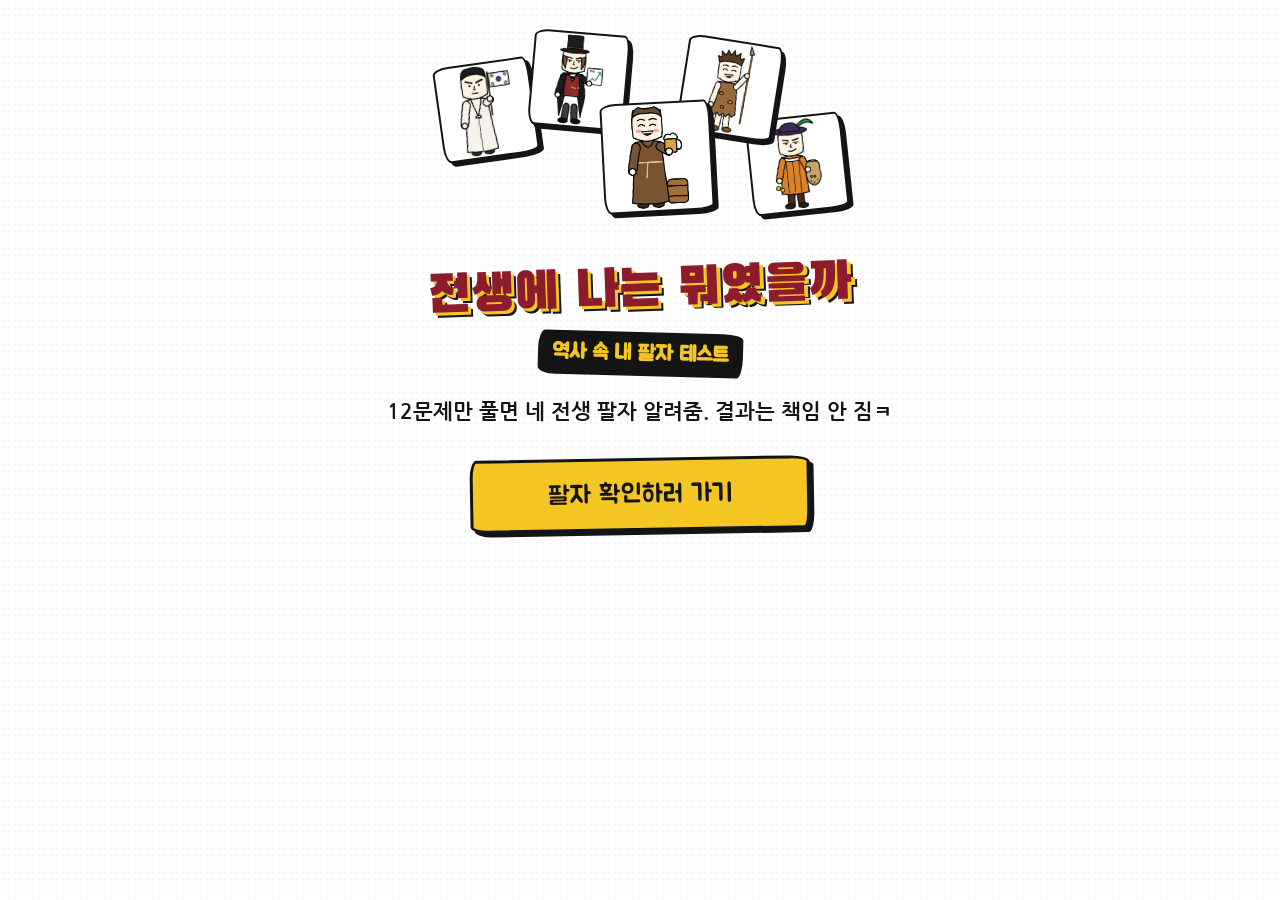
==== index.html @ 273f869b "전생 테스트 사이트 첫 업로드" ====
<!DOCTYPE html>
<html lang="ko">
<head>
  <meta charset="UTF-8">
  <meta name="viewport" content="width=device-width, initial-scale=1.0">
  <title>전생에 나는 뭐였을까 — 역사 속 내 팔자 테스트</title>
  <meta name="description" content="역사 속 내 팔자 테스트">
  <link rel="icon" href="data:image/svg+xml,<svg xmlns='http://www.w3.org/2000/svg' viewBox='0 0 100 100'><text y='.9em' font-size='90'>🔮</text></svg>">

  <!-- 링크 미리보기 (카톡·인스타·페이스북 등에 주소 붙였을 때 뜨는 제목·그림) -->
  <!-- 사이트 주소(GitHub Pages)가 바뀌면 아래 주소 3곳도 같이 바꿔 주세요.
       미리보기 그림을 다시 만들려면 tools/미리보기그림.html 참고 -->
  <meta property="og:url" content="https://koreanracooncoon-spec.github.io/racooncoon/">
  <meta property="og:type" content="website">
  <meta property="og:title" content="전생에 나는 뭐였을까">
  <meta property="og:description" content="역사 속 내 팔자 테스트">
  <meta property="og:image" content="https://koreanracooncoon-spec.github.io/racooncoon/og-image.png">
  <meta property="og:image:width" content="1200">
  <meta property="og:image:height" content="630">
  <meta name="twitter:card" content="summary_large_image">
  <meta name="twitter:title" content="전생에 나는 뭐였을까">
  <meta name="twitter:description" content="역사 속 내 팔자 테스트">
  <meta name="twitter:image" content="https://koreanracooncoon-spec.github.io/racooncoon/og-image.png">

  <!-- 폰트: 제목은 만화 느낌, 본문은 읽기 편한 고딕 (인터넷이 없으면 기본 글꼴로 보여요) -->
  <link rel="preconnect" href="https://fonts.googleapis.com">
  <link rel="preconnect" href="https://fonts.gstatic.com" crossorigin>
  <link href="https://fonts.googleapis.com/css2?family=Black+Han+Sans&family=Jua&family=Nanum+Gothic:wght@400;700;800&display=swap" rel="stylesheet">
  <link rel="stylesheet" href="style.css">
</head>
<body>
<div id="app">

  <!-- ========== 1. 시작 화면 ========== -->
  <section class="screen" id="screen-start">
    <div class="collage" id="collage"></div>
    <h1 class="title" id="title"></h1>
    <p class="subtitle" id="subtitle"></p>
    <p class="intro" id="intro"></p>
    <div class="start-wrap">
      <button class="btn btn-main" id="start-btn"></button>
    </div>
  </section>

  <!-- ========== 2. 질문 화면 ========== -->
  <section class="screen hidden" id="screen-quiz">
    <div class="progress-row">
      <div class="progress-track"><div class="progress-fill" id="progress-fill"></div></div>
      <span class="progress-count" id="progress-count"></span>
    </div>
    <p class="progress-comment" id="progress-comment"></p>
    <p class="luck-notice hidden" id="luck-notice"></p>
    <div class="card quiz-card" id="quiz-card">
      <span class="question-num" id="question-num"></span>
      <p class="question-text" id="question-text"></p>
    </div>
    <div class="options" id="options"></div>
  </section>

  <!-- ========== 3. 로딩 화면 ========== -->
  <section class="screen hidden" id="screen-loading">
    <div class="loading-icon">🔮</div>
    <p class="loading-text" id="loading-text"></p>
    <div class="progress-track big"><div class="progress-fill" id="loading-fill"></div></div>
    <p class="loading-pct" id="loading-pct">0%</p>
  </section>

  <!-- ========== 4. 결과 화면 ========== -->
  <section class="screen hidden" id="screen-result">
    <p class="result-label" id="result-label"></p>
    <div class="hero">
      <div class="hero-portrait" id="result-portrait"></div>
      <div class="bubble">
        <p id="bubble-text"></p>
        <p class="bubble-skip" id="bubble-skip"></p>
      </div>
    </div>
    <div class="name-tag">
      <span class="era-chip" id="result-era"></span>
      <h2 id="result-name"></h2>
      <p class="signature" id="result-signature"></p>
    </div>

    <div class="info-grid">
      <div class="card info"><p class="info-title">💼 직업</p><p id="info-job"></p></div>
      <div class="card info"><p class="info-title">💰 재산</p><p id="info-money"></p><p class="info-sub" id="info-money-now"></p></div>
      <div class="card info"><p class="info-title">🕰️ 하루 일과</p><p id="info-day"></p></div>
      <div class="card info"><p class="info-title">☠️ 사망 플래그 위험도</p><p class="stars" id="info-danger"></p><p class="info-sub" id="info-danger-note"></p></div>
    </div>

    <div class="card history">
      <p class="history-title" id="history-title"></p>
      <p id="history-text"></p>
    </div>

    <div class="relations">
      <div class="card relation match" id="match-box"></div>
      <div class="card relation enemy" id="enemy-box"></div>
    </div>

    <div class="card chart-card">
      <p class="chart-title" id="chart-title"></p>
      <div id="chart"></div>
    </div>

    <div class="result-buttons">
      <button class="btn btn-main" id="share-btn"></button>
      <button class="btn btn-sub" id="retry-btn"></button>
    </div>
  </section>

  <!-- 구석 훈수 캐릭터 -->
  <div class="kibitz" id="kibitz" aria-live="polite">
    <div class="kibitz-bubble" id="kibitz-text"></div>
    <div class="kibitz-face">😏</div>
  </div>

  <div class="toast" id="toast"></div>
</div>

<!-- 순서 중요: data.js 가 먼저! -->
<script src="data.js"></script>
<script src="script.js"></script>
</body>
</html>
---- style.css ----
/* =====================================================================
   style.css — 모양과 색
   색을 바꾸고 싶으면 아래 :root 안의 색 코드만 바꾸면 돼요.
   ===================================================================== */
:root {
  --ink: #141414;        /* 검정 (외곽선) */
  --wine: #8c1c2c;       /* 진한 와인레드 */
  --gold: #f3c623;       /* 노랑 (금색 느낌) */
  --gray: #8e8e8e;       /* 회색 */
  --light-gray: #ececec;
  --paper: #ffffff;      /* 흰 종이 */

  /* 손으로 그린 듯 삐뚤빼뚤한 모서리 */
  --wobble: 16px 6px 20px 7px / 7px 18px 6px 16px;
  --wobble2: 7px 20px 6px 18px / 18px 6px 20px 7px;
  --shadow: 4px 4px 0 var(--ink);
  --shadow-big: 7px 7px 0 var(--ink);

  --font-title: "Black Han Sans", "Malgun Gothic", sans-serif;
  --font-body: "Nanum Gothic", "Malgun Gothic", "Apple SD Gothic Neo", sans-serif;
  --font-btn: "Jua", "Malgun Gothic", "Apple SD Gothic Neo", sans-serif;
}

* { box-sizing: border-box; margin: 0; padding: 0; }

body {
  background-color: var(--paper);
  /* 아주 옅은 종이 질감 */
  background-image: radial-gradient(rgba(0, 0, 0, 0.035) 1px, transparent 1px);
  background-size: 6px 6px;
  color: var(--ink);
  font-family: var(--font-body);
  font-weight: 700;
  font-size: 20px;
  line-height: 1.7;
  min-height: 100vh;
  word-break: keep-all;
  overflow-x: hidden;
}

#app {
  max-width: 640px;
  margin: 0 auto;
  padding: 24px 16px 60px;
}

.hidden { display: none !important; }

/* ---------- 공통: 카드 / 버튼 ---------- */
.card {
  background: var(--paper);
  border: 3px solid var(--ink);
  border-radius: var(--wobble);
  box-shadow: var(--shadow);
  padding: 16px 18px;
}

.btn {
  display: block;
  width: 100%;
  font-family: var(--font-btn);
  font-size: 20px;
  padding: 14px 18px;
  border: 3px solid var(--ink);
  border-radius: var(--wobble2);
  box-shadow: var(--shadow);
  cursor: pointer;
  transform: rotate(-1deg);
  transition: transform 0.18s, box-shadow 0.12s;
}
.btn:hover { box-shadow: var(--shadow-big); transform: rotate(-1deg) translate(-2px, -2px); }
.btn:active { box-shadow: 1px 1px 0 var(--ink); transform: rotate(-1deg) translate(3px, 3px); }
.btn:focus-visible, .option:focus-visible { outline: 3px dashed var(--wine); outline-offset: 4px; }
.btn-main { background: var(--gold); color: var(--ink); }
.btn-sub  { background: var(--paper); color: var(--ink); transform: rotate(1deg); }
.btn-sub:hover { transform: rotate(1deg) translate(-2px, -2px); }

/* ---------- 캐릭터 그림 ---------- */
.portrait {
  background: var(--paper);
  border: 3px solid var(--ink);
  border-radius: var(--wobble);
  overflow: hidden;
  aspect-ratio: 1 / 1;
  display: flex;
  align-items: center;
  justify-content: center;
}
.portrait img {
  width: 100%;
  height: 100%;
  object-fit: contain;
  mix-blend-mode: multiply;   /* 그림의 흰 배경이 종이와 자연스럽게 섞임 */
  display: block;
}
/* 그림이 아직 없을 때 */
.portrait.empty {
  border-style: dashed;
  flex-direction: column;
  gap: 6px;
  background: #fafafa;
}
.ph-emoji { font-size: 64px; line-height: 1; }
.ph-text { font-size: 18px; color: var(--gray); }
.portrait.small { width: 64px; height: 64px; flex-shrink: 0; border-width: 2.5px; }
.portrait.small .ph-emoji { font-size: 30px; }

/* ---------- 1. 시작 화면 ---------- */
#screen-start { text-align: center; padding-top: 8px; }
.collage { position: relative; height: 210px; margin: 0 auto 18px; max-width: 420px; }
.collage-item { position: absolute; width: 96px !important; height: 96px !important; box-shadow: var(--shadow); }
.collage-item .ph-emoji { font-size: 44px !important; }
.collage-item.pos0 { left: 2%;  top: 30px;  transform: rotate(-8deg); }
.collage-item.pos1 { left: 24%; top: 0;     transform: rotate(5deg); z-index: 2; }
.collage-item.pos2 { left: 41%; top: 70px;  transform: rotate(-3deg); z-index: 3; width: 110px !important; height: 110px !important; }
.collage-item.pos3 { left: 60%; top: 8px;   transform: rotate(9deg); z-index: 2; }
.collage-item.pos4 { left: 76%; top: 84px;  transform: rotate(-6deg); }

.title {
  font-family: var(--font-title);
  font-weight: 400;
  font-size: 40px;
  line-height: 1.2;
  color: var(--wine);
  text-shadow: 3px 3px 0 var(--gold), 5px 5px 0 var(--ink);
  transform: rotate(-2deg);
  margin-bottom: 10px;
}
.subtitle {
  display: inline-block;
  font-family: var(--font-btn);
  font-size: 21px;
  background: var(--ink);
  color: var(--gold);
  padding: 4px 14px;
  border-radius: var(--wobble2);
  transform: rotate(1.5deg);
  margin-bottom: 18px;
}
.intro { font-size: 21px; margin-bottom: 28px; text-wrap: balance; }
.start-wrap { max-width: 340px; margin: 0 auto; }
#start-btn { font-size: 25px; padding: 18px; }

/* ---------- 2. 질문 화면 ---------- */
.progress-row { display: flex; align-items: center; gap: 10px; }
.progress-track {
  flex: 1;
  height: 22px;
  border: 3px solid var(--ink);
  border-radius: var(--wobble2);
  background: var(--paper);
  overflow: hidden;
  transform: rotate(-0.6deg);
}
.progress-track.big { height: 30px; margin: 18px 0 8px; }
.progress-fill {
  height: 100%;
  width: 0%;
  background: repeating-linear-gradient(-45deg, var(--wine) 0 10px, #a8283b 10px 20px);
  border-right: 3px solid var(--ink);
  transition: width 0.35s ease;
}
.progress-count { font-family: var(--font-btn); font-size: 20px; white-space: nowrap; }
.progress-comment { color: var(--wine); font-size: 19px; margin: 6px 0 18px; transform: rotate(-1deg); }

/* 운 질문 안내 (초록 점선 상자) */
.luck-notice {
  background: #eaf7e6;
  border: 3px dashed #2e7d32;
  border-radius: var(--wobble2);
  color: #1b4d1f;
  font-size: 19px;
  padding: 10px 14px;
  margin: -4px 0 26px;
  transform: rotate(-1deg);
}
.luck-notice strong { background: linear-gradient(transparent 55%, #b9e4ae 55%); }

.quiz-card { position: relative; padding: 26px 20px 22px; margin-bottom: 22px; transform: rotate(0.8deg); }
.question-num {
  position: absolute;
  top: -18px; left: 14px;
  font-family: var(--font-title);
  font-size: 22px;
  background: var(--gold);
  border: 3px solid var(--ink);
  border-radius: var(--wobble2);
  padding: 0 10px;
  transform: rotate(-4deg);
}
.question-text { font-size: 25px; font-weight: 800; line-height: 1.5; }
.quiz-card.pop { animation: pop 0.3s ease; }
@keyframes pop {
  from { opacity: 0; transform: rotate(0.8deg) scale(0.96); }
  to   { opacity: 1; transform: rotate(0.8deg) scale(1); }
}

.options { display: flex; flex-direction: column; gap: 14px; }
.option {
  display: flex;
  align-items: center;
  gap: 10px;
  text-align: left;
  width: 100%;
  font-family: var(--font-body);
  font-weight: 700;
  font-size: 21px;
  line-height: 1.5;
  color: var(--ink);
  background: var(--paper);
  border: 3px solid var(--ink);
  border-radius: var(--wobble);
  box-shadow: var(--shadow);
  padding: 14px 16px;
  cursor: pointer;
  transform: rotate(var(--tilt, 0deg));
  transition: transform 0.15s, box-shadow 0.12s, background 0.15s;
}
.option:hover { background: #fff7d6; box-shadow: var(--shadow-big); transform: rotate(var(--tilt, 0deg)) translate(-2px, -2px); }
.option.picked { background: var(--gold); box-shadow: 1px 1px 0 var(--ink); transform: rotate(var(--tilt, 0deg)) translate(3px, 3px); }
.opt-num { font-family: var(--font-btn); color: var(--wine); font-size: 23px; flex-shrink: 0; }

/* 구석 훈수 캐릭터 */
.kibitz {
  position: fixed;
  right: 12px;
  bottom: 14px;
  display: flex;
  align-items: flex-end;
  gap: 6px;
  z-index: 20;
  pointer-events: none;
  opacity: 0;
  transform: translateY(130%) rotate(8deg);
  transition: transform 0.3s cubic-bezier(.3, 1.6, .5, 1), opacity 0.2s;
}
.kibitz.show { opacity: 1; transform: translateY(0) rotate(-3deg); }
.kibitz-face {
  width: 58px; height: 58px;
  font-size: 38px;
  display: flex; align-items: center; justify-content: center;
  background: var(--gold);
  border: 3px solid var(--ink);
  border-radius: 52% 48% 45% 55% / 50% 55% 45% 50%;
  box-shadow: var(--shadow);
}
.kibitz-bubble {
  background: var(--paper);
  border: 3px solid var(--ink);
  border-radius: var(--wobble);
  box-shadow: var(--shadow);
  padding: 6px 12px;
  font-size: 19px;
  margin-bottom: 30px;
  white-space: nowrap;
}

/* ---------- 3. 로딩 화면 ---------- */
#screen-loading { text-align: center; padding-top: 18vh; }
.loading-icon { font-size: 70px; animation: wobble 1s infinite; display: inline-block; }
@keyframes wobble {
  0%, 100% { transform: rotate(-8deg); }
  50% { transform: rotate(8deg) scale(1.08); }
}
.loading-text { font-size: 24px; margin-top: 14px; min-height: 2.8em; }
.loading-pct { font-family: var(--font-title); font-size: 34px; color: var(--wine); }

/* ---------- 4. 결과 화면 ---------- */
#screen-result { cursor: default; }
.result-label { text-align: center; font-family: var(--font-btn); font-size: 22px; color: var(--gray); margin-bottom: 10px; }

.hero { display: flex; flex-direction: column; align-items: center; gap: 22px; margin-bottom: 18px; }
.hero-portrait { width: min(78vw, 300px); }
.hero-portrait .portrait { width: 100%; box-shadow: var(--shadow-big); transform: rotate(-2deg); }
.bubble {
  position: relative;
  width: 100%;
  background: var(--paper);
  border: 3px solid var(--ink);
  border-radius: var(--wobble);
  box-shadow: var(--shadow);
  padding: 16px 18px;
  font-size: 21px;
  transform: rotate(1deg);
  min-height: 4.5em;
}
/* 말풍선 꼬리 (위쪽) */
.bubble::before, .bubble::after {
  content: "";
  position: absolute;
  left: 50%;
  border: solid transparent;
}
.bubble::before { top: -22px; margin-left: -14px; border-width: 0 14px 22px 14px; border-bottom-color: var(--ink); }
.bubble::after  { top: -16px; margin-left: -10px; border-width: 0 10px 17px 10px; border-bottom-color: var(--paper); }
.bubble-skip { font-size: 16px; color: var(--gray); margin-top: 6px; }

.name-tag { text-align: center; margin: 26px 0 22px; }
.era-chip {
  display: inline-block;
  font-family: var(--font-btn);
  background: var(--wine);
  color: var(--paper);
  border: 3px solid var(--ink);
  border-radius: var(--wobble2);
  padding: 2px 14px;
  font-size: 20px;
  transform: rotate(-3deg);
}
.name-tag h2 {
  font-family: var(--font-title);
  font-weight: 400;
  font-size: 32px;
  line-height: 1.25;
  margin: 10px 0 6px;
  text-shadow: 2px 2px 0 var(--gold);
}
.signature { color: var(--wine); font-size: 21px; }

.info-grid { display: grid; grid-template-columns: 1fr; gap: 16px; margin-bottom: 20px; }
.info:nth-child(odd)  { transform: rotate(-0.8deg); }
.info:nth-child(even) { transform: rotate(0.8deg); }
.info-title { font-family: var(--font-btn); color: var(--wine); font-size: 19px; margin-bottom: 4px; }
.info-sub { font-size: 17px; color: #444; margin-top: 6px; }
.stars { font-size: 28px; color: var(--gold); letter-spacing: 2px; -webkit-text-stroke: 1.2px var(--ink); }

.history { background: #fffbea; margin-bottom: 20px; transform: rotate(-0.5deg); border-style: double; border-width: 5px; }
.history-title { font-family: var(--font-title); font-size: 23px; margin-bottom: 8px; }

.relations { display: grid; grid-template-columns: 1fr; gap: 16px; margin-bottom: 20px; }
.relation.match { transform: rotate(0.7deg); }
.relation.enemy { transform: rotate(-0.7deg); background: #f7eef0; }
.rel-title { font-family: var(--font-btn); font-size: 20px; margin-bottom: 8px; }
.rel-row { display: flex; gap: 12px; align-items: center; }
.rel-era { font-size: 16px; color: #666; line-height: 1.3; }
.rel-name { font-size: 20px; line-height: 1.35; }
.rel-why { font-size: 17px; color: var(--wine); line-height: 1.45; }

.chart-card { margin-bottom: 24px; transform: rotate(0.4deg); }
.chart-title { font-family: var(--font-title); font-size: 23px; margin-bottom: 10px; }
.axis { margin-bottom: 16px; }
.axis-head { display: flex; justify-content: space-between; font-family: var(--font-btn); font-size: 20px; }
.axis-val { color: var(--wine); }
.axis-track {
  position: relative;
  height: 24px;
  border: 3px solid var(--ink);
  border-radius: var(--wobble2);
  background: var(--light-gray);
  overflow: hidden;
  transform: rotate(var(--tilt));
  margin: 4px 0 2px;
}
.axis-mid { position: absolute; left: 50%; top: 0; bottom: 0; border-left: 3px dashed var(--ink); z-index: 2; }
.axis-bar { position: absolute; top: 0; bottom: 0; transition: width 0.6s cubic-bezier(.3, 1.4, .5, 1); }
.axis-bar.pos { background: var(--wine); border-left: none; }
.axis-bar.neg { background: var(--gold); }
.axis-ends { display: flex; justify-content: space-between; gap: 10px; font-size: 16px; color: #444; line-height: 1.35; }
.axis-ends span:last-child { text-align: right; }

.result-buttons { display: flex; flex-direction: column; gap: 16px; }

.toast {
  position: fixed;
  left: 50%;
  bottom: 24px;
  transform: translateX(-50%) rotate(-2deg);
  background: var(--ink);
  color: var(--gold);
  font-family: var(--font-btn);
  font-size: 19px;
  padding: 10px 20px;
  border-radius: var(--wobble2);
  opacity: 0;
  pointer-events: none;
  transition: opacity 0.25s;
  z-index: 40;
  white-space: nowrap;
}
.toast.show { opacity: 1; }

/* ---------- 넓은 화면 (태블릿·PC) ---------- */
@media (min-width: 640px) {
  .title { font-size: 52px; }
  .hero { flex-direction: row; align-items: center; }
  .hero-portrait { width: 260px; flex-shrink: 0; }
  .bubble { transform: rotate(1.5deg); }
  /* 말풍선 꼬리를 왼쪽으로 */
  .bubble::before { top: 50%; left: -24px; margin: -14px 0 0; border-width: 14px 24px 14px 0; border-color: transparent var(--ink) transparent transparent; }
  .bubble::after  { top: 50%; left: -17px; margin: -10px 0 0; border-width: 10px 18px 10px 0; border-color: transparent var(--paper) transparent transparent; }
  .info-grid, .relations { grid-template-columns: 1fr 1fr; }
}

/* ---------- 움직임 줄이기 설정한 사람에게는 흔들림 끄기 ---------- */
@media (prefers-reduced-motion: reduce) {
  *, *::before, *::after {
    animation: none !important;
    transition: none !important;
  }
  .kibitz { transform: none; }
  .kibitz.show { transform: none; }
}
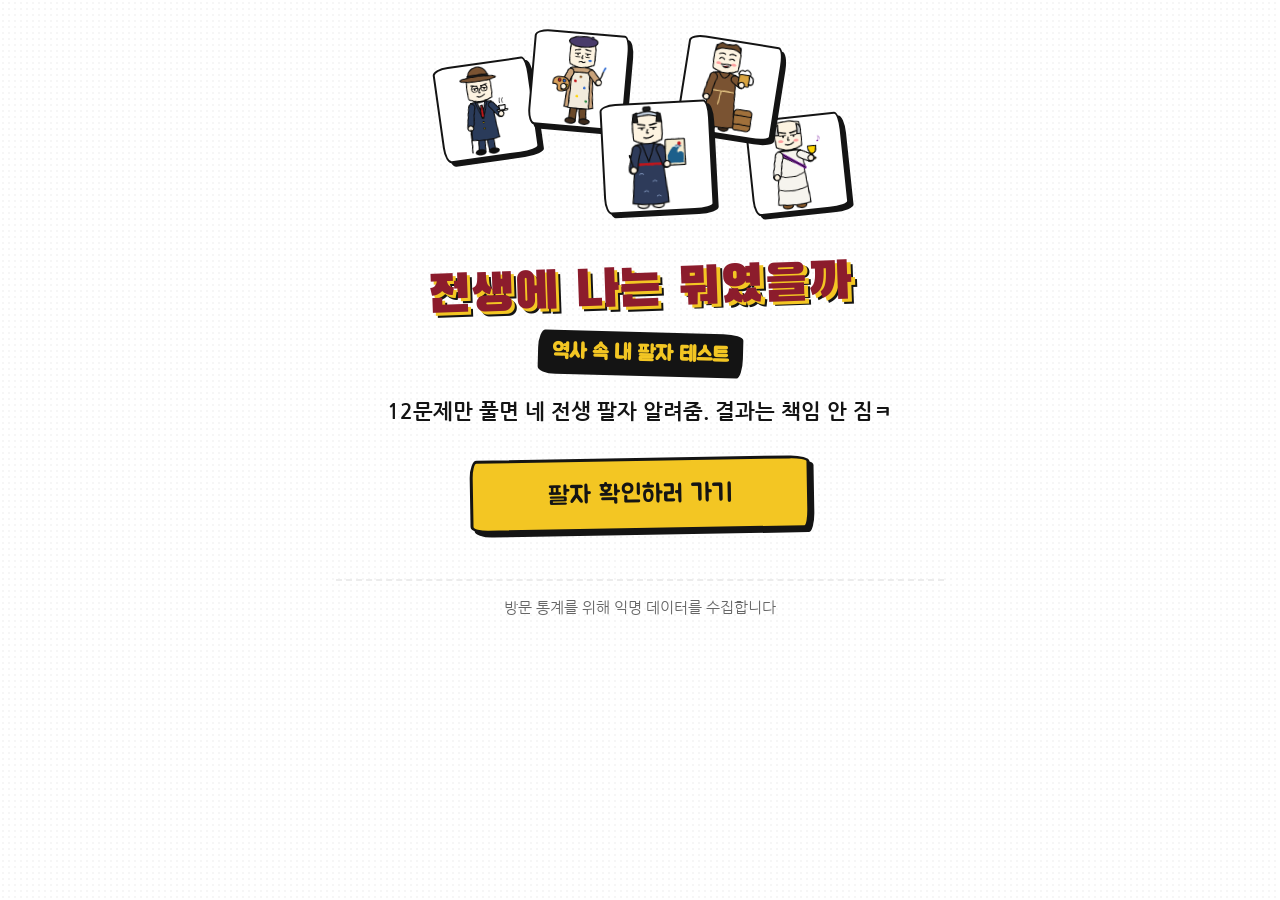
==== commit d1c24ff3: "구글 애널리틱스(GA4) 연결: 방문 기록 + 시작/완료/공유/다시하기 이벤트, 하단 안내 문구" ====
--- a/index.html
+++ b/index.html
@@ -3,6 +3,17 @@
 <head>
   <meta charset="UTF-8">
   <meta name="viewport" content="width=device-width, initial-scale=1.0">
+
+  <!-- Google Analytics (GA4) 방문 통계
+       광고 차단기가 아래 첫 번째 줄을 막아도, gtag 함수는 두 번째 블록에서 직접 만들어 두기 때문에
+       사이트는 그대로 작동해요 (기록만 안 될 뿐). -->
+  <script async src="https://www.googletagmanager.com/gtag/js?id=G-8WF0LNH1V7"></script>
+  <script>
+    window.dataLayer = window.dataLayer || [];
+    function gtag(){dataLayer.push(arguments);}
+    gtag('js', new Date());
+    gtag('config', 'G-8WF0LNH1V7');
+  </script>
   <title>전생에 나는 뭐였을까 — 역사 속 내 팔자 테스트</title>
   <meta name="description" content="역사 속 내 팔자 테스트">
   <link rel="icon" href="data:image/svg+xml,<svg xmlns='http://www.w3.org/2000/svg' viewBox='0 0 100 100'><text y='.9em' font-size='90'>🔮</text></svg>">
@@ -116,6 +127,8 @@
   </div>
 
   <div class="toast" id="toast"></div>
+
+  <footer class="site-footer">방문 통계를 위해 익명 데이터를 수집합니다</footer>
 </div>
 
 <!-- 순서 중요: data.js 가 먼저! -->
--- a/style.css
+++ b/style.css
@@ -379,6 +379,17 @@
 }
 .toast.show { opacity: 1; }
 
+/* 하단 안내 문구 */
+.site-footer {
+  margin-top: 48px;
+  padding-top: 14px;
+  border-top: 2px dashed var(--light-gray);
+  text-align: center;
+  font-size: 15px;
+  font-weight: 400;
+  color: #666;
+}
+
 /* ---------- 넓은 화면 (태블릿·PC) ---------- */
 @media (min-width: 640px) {
   .title { font-size: 52px; }
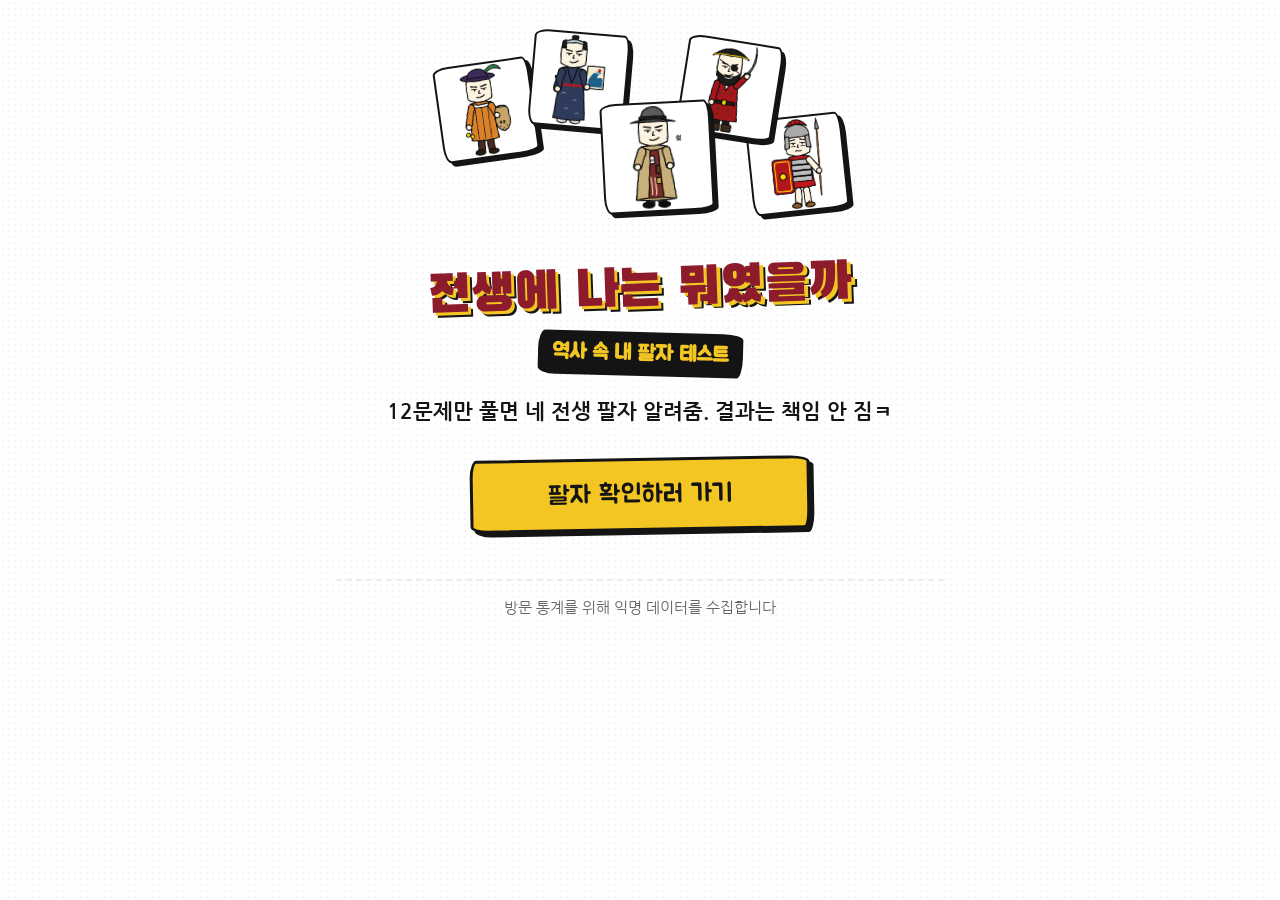
==== commit 73b9c51a: "GA 이벤트 확인용 debug 모드 추가, 예전 파일 캐시 방지(?v=버전) - 주소에 ?debug=1 을 붙이면 GA DebugView 에서 이벤트 확인 가능 - style.cs" ====
--- a/index.html
+++ b/index.html
@@ -12,7 +12,8 @@
     window.dataLayer = window.dataLayer || [];
     function gtag(){dataLayer.push(arguments);}
     gtag('js', new Date());
-    gtag('config', 'G-8WF0LNH1V7');
+    // 주소 끝에 ?debug=1 을 붙여 열면 GA의 DebugView 에서 이벤트를 바로 확인할 수 있어요.
+    gtag('config', 'G-8WF0LNH1V7', /[?&]debug=1\b/.test(location.search) ? { debug_mode: true } : {});
   </script>
   <title>전생에 나는 뭐였을까 — 역사 속 내 팔자 테스트</title>
   <meta name="description" content="역사 속 내 팔자 테스트">
@@ -37,7 +38,8 @@
   <link rel="preconnect" href="https://fonts.googleapis.com">
   <link rel="preconnect" href="https://fonts.gstatic.com" crossorigin>
   <link href="https://fonts.googleapis.com/css2?family=Black+Han+Sans&family=Jua&family=Nanum+Gothic:wght@400;700;800&display=swap" rel="stylesheet">
-  <link rel="stylesheet" href="style.css">
+  <!-- ?v=날짜 : 파일을 고치면 이 날짜도 바꿔 주세요. 방문자 브라우저가 예전 파일을 쓰지 않고 새로 받아요. -->
+  <link rel="stylesheet" href="style.css?v=20261015">
 </head>
 <body>
 <div id="app">
@@ -132,7 +134,7 @@
 </div>
 
 <!-- 순서 중요: data.js 가 먼저! -->
-<script src="data.js"></script>
-<script src="script.js"></script>
+<script src="data.js?v=20261015"></script>
+<script src="script.js?v=20261015"></script>
 </body>
 </html>
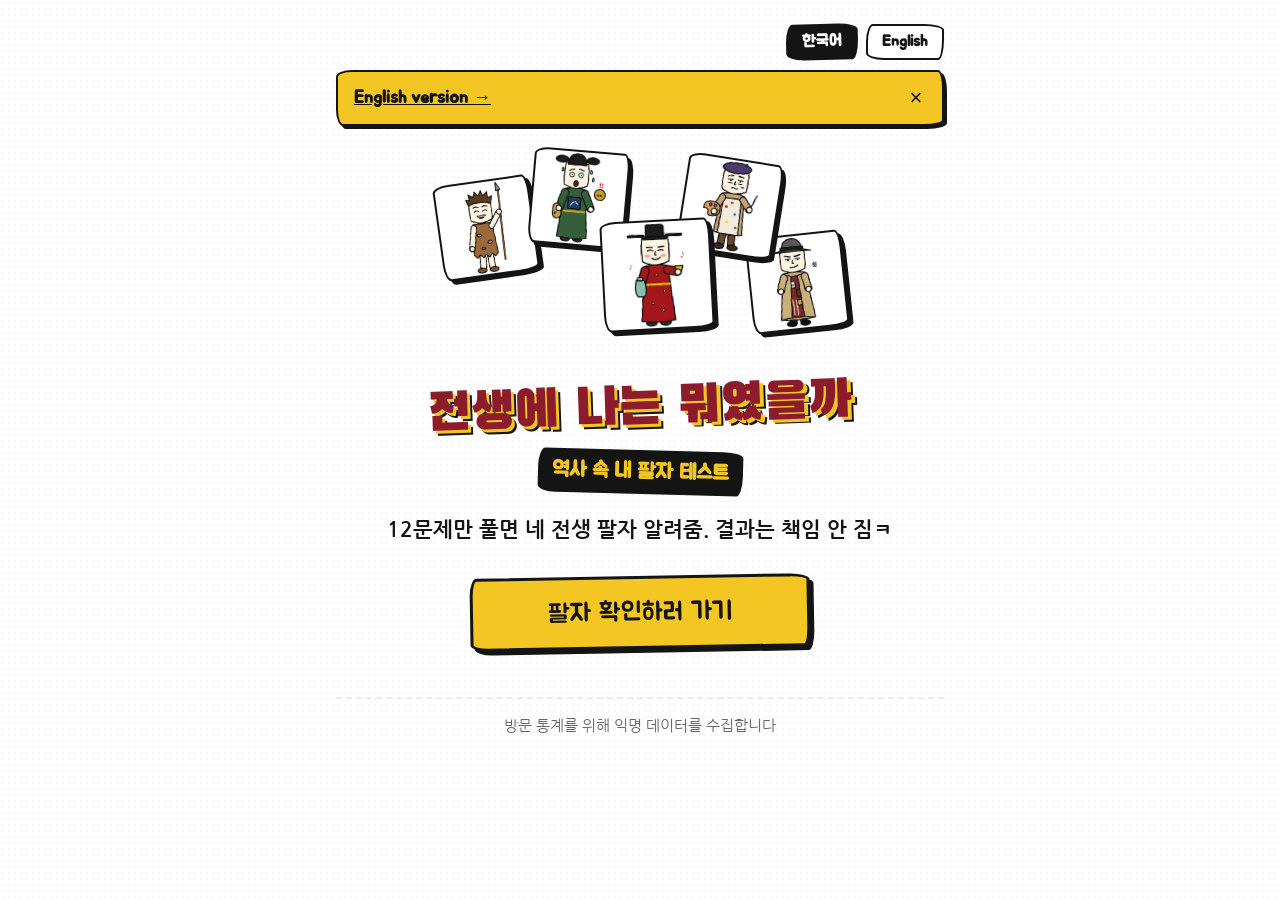
==== commit 241c2bca: "영어판 추가 (/en/ 주소), 한국어/English 전환 버튼 - 영어판: en/index.html, data_en.js (영어권 질문 40개, 영어판 캐릭터 40명), imag" ====
--- a/index.html
+++ b/index.html
@@ -13,7 +13,10 @@
     function gtag(){dataLayer.push(arguments);}
     gtag('js', new Date());
     // 주소 끝에 ?debug=1 을 붙여 열면 GA의 DebugView 에서 이벤트를 바로 확인할 수 있어요.
-    gtag('config', 'G-8WF0LNH1V7', /[?&]debug=1\b/.test(location.search) ? { debug_mode: true } : {});
+    // language / site_language: 한국어판 'ko' (페이지 방문 기록에도 같이 남아요)
+    var gaConfig = { language: 'ko', site_language: 'ko' };
+    if (/[?&]debug=1\b/.test(location.search)) gaConfig.debug_mode = true;
+    gtag('config', 'G-8WF0LNH1V7', gaConfig);
   </script>
   <title>전생에 나는 뭐였을까 — 역사 속 내 팔자 테스트</title>
   <meta name="description" content="역사 속 내 팔자 테스트">
@@ -33,16 +36,35 @@
   <meta name="twitter:title" content="전생에 나는 뭐였을까">
   <meta name="twitter:description" content="역사 속 내 팔자 테스트">
   <meta name="twitter:image" content="https://koreanracooncoon-spec.github.io/racooncoon/og-image.png">
+  <meta property="og:locale" content="ko_KR">
+  <meta property="og:locale:alternate" content="en_US">
+
+  <!-- 언어판 주소 안내 (검색엔진용): 한국어판은 지금 주소, 영어판은 /en/ -->
+  <link rel="canonical" href="https://koreanracooncoon-spec.github.io/racooncoon/">
+  <link rel="alternate" hreflang="ko" href="https://koreanracooncoon-spec.github.io/racooncoon/">
+  <link rel="alternate" hreflang="en" href="https://koreanracooncoon-spec.github.io/racooncoon/en/">
 
   <!-- 폰트: 제목은 만화 느낌, 본문은 읽기 편한 고딕 (인터넷이 없으면 기본 글꼴로 보여요) -->
   <link rel="preconnect" href="https://fonts.googleapis.com">
   <link rel="preconnect" href="https://fonts.gstatic.com" crossorigin>
   <link href="https://fonts.googleapis.com/css2?family=Black+Han+Sans&family=Jua&family=Nanum+Gothic:wght@400;700;800&display=swap" rel="stylesheet">
   <!-- ?v=날짜 : 파일을 고치면 이 날짜도 바꿔 주세요. 방문자 브라우저가 예전 파일을 쓰지 않고 새로 받아요. -->
-  <link rel="stylesheet" href="style.css?v=20261015">
+  <link rel="stylesheet" href="style.css?v=20261020">
 </head>
 <body>
 <div id="app">
+
+  <!-- 언어 바꾸기 (누르면 영어판 주소 /en/ 으로 이동) -->
+  <nav class="lang-switch" aria-label="Language">
+    <span class="lang-btn active" aria-current="page" lang="ko">한국어</span>
+    <a class="lang-btn" href="en/" hreflang="en" lang="en">English</a>
+  </nav>
+
+  <!-- 브라우저 언어가 한국어가 아닌 사람에게만 뜨는 안내 (자동으로 옮기지는 않음) -->
+  <div class="en-hint hidden" id="en-hint" lang="en">
+    <a href="en/" hreflang="en">English version →</a>
+    <button type="button" class="en-hint-close" id="en-hint-close" aria-label="Close">×</button>
+  </div>
 
   <!-- ========== 1. 시작 화면 ========== -->
   <section class="screen" id="screen-start">
@@ -95,10 +117,10 @@
     </div>
 
     <div class="info-grid">
-      <div class="card info"><p class="info-title">💼 직업</p><p id="info-job"></p></div>
-      <div class="card info"><p class="info-title">💰 재산</p><p id="info-money"></p><p class="info-sub" id="info-money-now"></p></div>
-      <div class="card info"><p class="info-title">🕰️ 하루 일과</p><p id="info-day"></p></div>
-      <div class="card info"><p class="info-title">☠️ 사망 플래그 위험도</p><p class="stars" id="info-danger"></p><p class="info-sub" id="info-danger-note"></p></div>
+      <div class="card info"><p class="info-title" id="info-job-title">💼 직업</p><p id="info-job"></p></div>
+      <div class="card info"><p class="info-title" id="info-money-title">💰 재산</p><p id="info-money"></p><p class="info-sub" id="info-money-now"></p></div>
+      <div class="card info"><p class="info-title" id="info-day-title">🕰️ 하루 일과</p><p id="info-day"></p></div>
+      <div class="card info"><p class="info-title" id="info-danger-title">☠️ 사망 플래그 위험도</p><p class="stars" id="info-danger"></p><p class="info-sub" id="info-danger-note"></p></div>
     </div>
 
     <div class="card history">
@@ -130,11 +152,11 @@
 
   <div class="toast" id="toast"></div>
 
-  <footer class="site-footer">방문 통계를 위해 익명 데이터를 수집합니다</footer>
+  <footer class="site-footer" id="footer">방문 통계를 위해 익명 데이터를 수집합니다</footer>
 </div>
 
-<!-- 순서 중요: data.js 가 먼저! -->
-<script src="data.js?v=20261015"></script>
-<script src="script.js?v=20261015"></script>
+<!-- 순서 중요: data.js 가 먼저! (영어판은 en/index.html) -->
+<script src="data.js?v=20261020"></script>
+<script src="script.js?v=20261020"></script>
 </body>
 </html>
--- a/style.css
+++ b/style.css
@@ -411,3 +411,69 @@
   .kibitz { transform: none; }
   .kibitz.show { transform: none; }
 }
+
+/* ---------- 언어 바꾸기 버튼 (한국어 / English) — 누르면 다른 언어판 주소로 이동 ---------- */
+.lang-switch {
+  display: flex;
+  justify-content: flex-end;
+  gap: 8px;
+  margin-bottom: 14px;
+}
+.lang-btn {
+  display: inline-flex;
+  align-items: center;
+  text-decoration: none;
+  font-family: "Jua", "Fredoka", "Malgun Gothic", sans-serif;
+  font-size: 16px;
+  line-height: 1.2;
+  padding: 6px 14px;
+  min-height: 36px;
+  background: var(--paper);
+  color: var(--ink);
+  border: 2px solid var(--ink);
+  border-radius: var(--wobble2);
+  cursor: pointer;
+  transition: transform 0.12s;
+}
+.lang-btn:hover { transform: translate(-1px, -1px); }
+.lang-btn.active {
+  background: var(--ink);
+  color: var(--paper);
+  cursor: default;
+  transform: rotate(-1.5deg);
+}
+.lang-btn:focus-visible { outline: 3px solid var(--gold); outline-offset: 2px; }
+
+/* ---------- 영어판 폰트 ---------- */
+html[lang="en"] {
+  --font-title: "Luckiest Guy", "Black Han Sans", sans-serif;
+  --font-body: "Nunito", "Nanum Gothic", sans-serif;
+  --font-btn: "Fredoka", "Jua", sans-serif;
+}
+html[lang="en"] .title { letter-spacing: 0.5px; }
+html[lang="en"] body { word-break: normal; overflow-wrap: break-word; }
+
+/* ---------- "English version →" 안내 (한국어판, 브라우저가 한국어가 아닐 때만) ---------- */
+.en-hint {
+  display: flex;
+  align-items: center;
+  justify-content: space-between;
+  gap: 10px;
+  margin: -4px 0 16px;
+  padding: 8px 8px 8px 16px;
+  background: var(--gold);
+  border: 2px solid var(--ink);
+  border-radius: var(--wobble);
+  box-shadow: 3px 3px 0 var(--ink);
+  font-family: "Fredoka", "Jua", sans-serif;
+  font-size: 18px;
+}
+.en-hint a { color: var(--ink); font-weight: 700; }
+.en-hint-close {
+  flex-shrink: 0;
+  width: 36px; height: 36px;
+  font-size: 22px; line-height: 1;
+  background: transparent; border: 0; color: var(--ink);
+  cursor: pointer;
+}
+.en-hint-close:focus-visible { outline: 3px solid var(--ink); outline-offset: 1px; }
